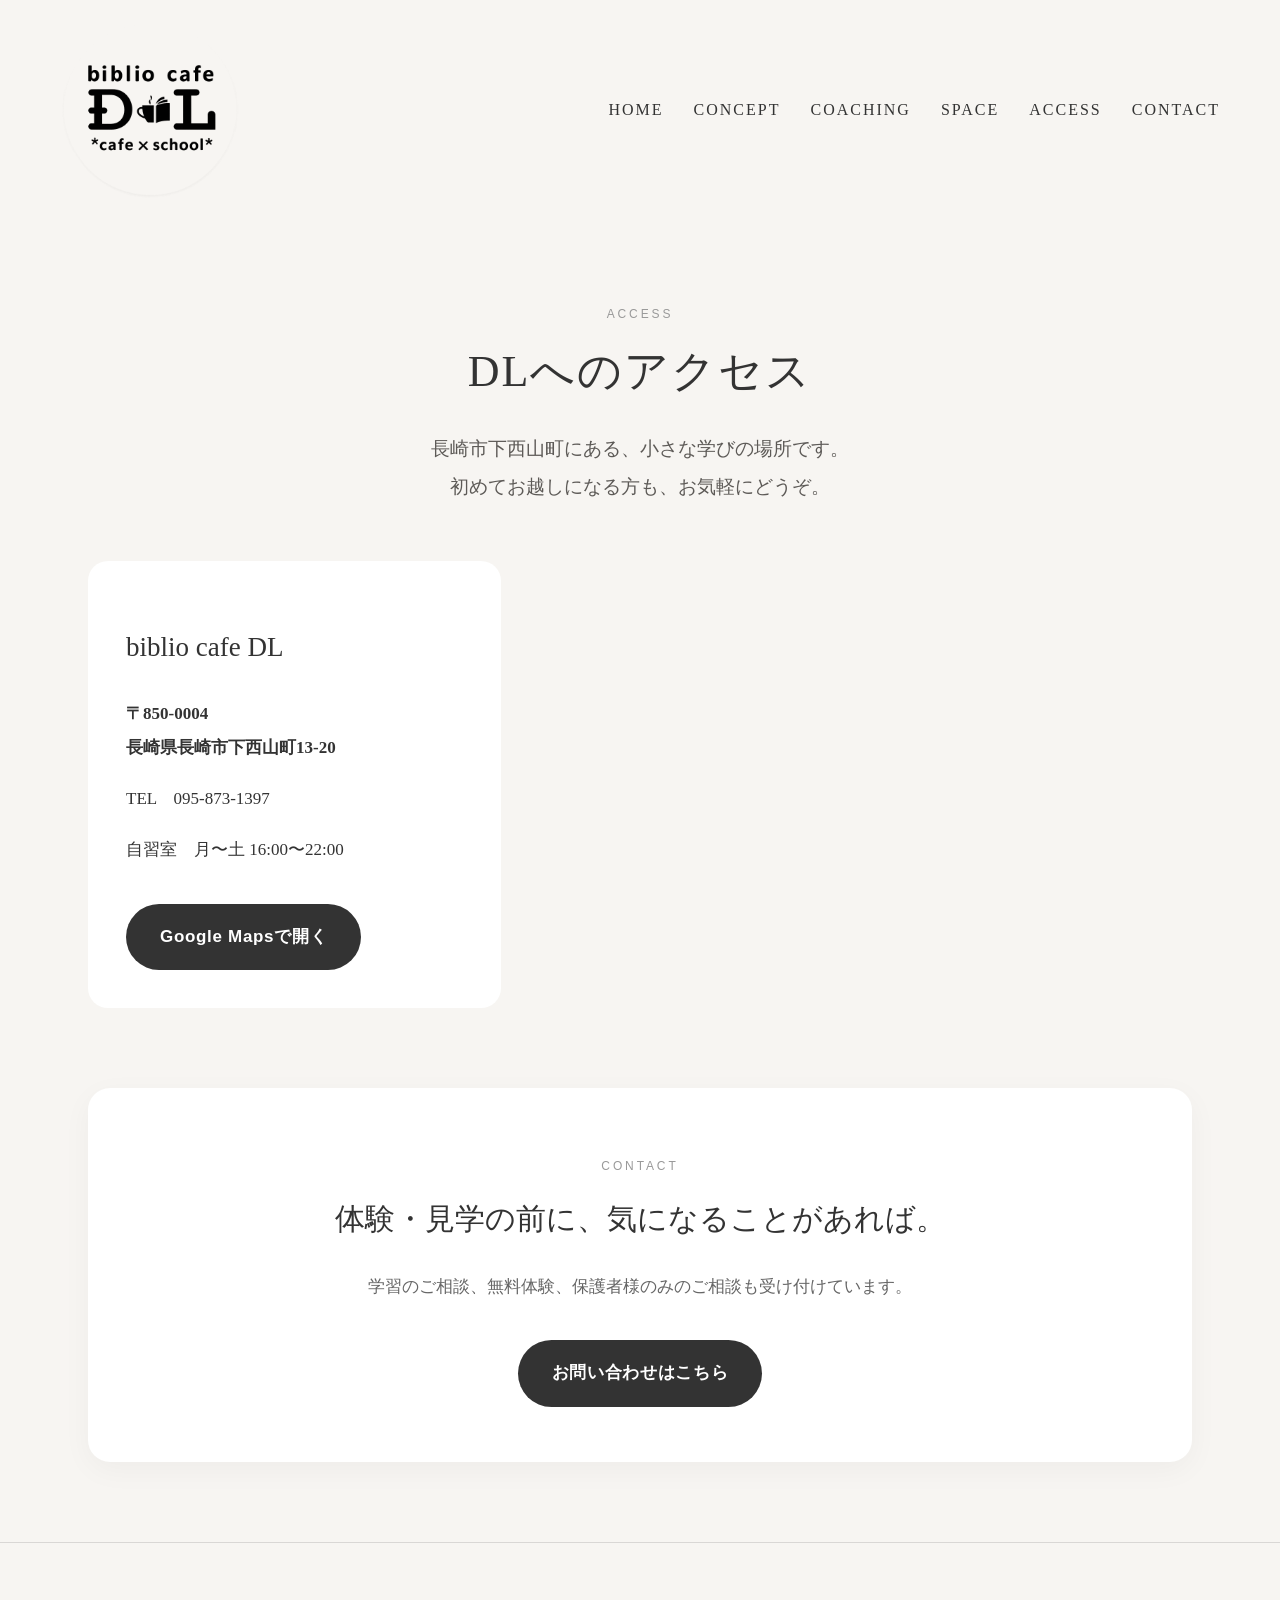
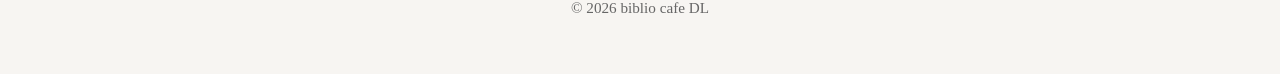
==== access/index.html @ ced00849 "DL website major update" ====
<!DOCTYPE html><html lang="ja"><head><meta charset="UTF-8"><meta name="viewport" content="width=device-width,initial-scale=1"><title>ACCESS | biblio cafe DL</title><meta name="description" content="biblio cafe DLへのアクセス。長崎県長崎市下西山町13-20。"><link rel="icon" href="../favicon-32.png"><link rel="apple-touch-icon" href="../favicon-180.png"><link rel="stylesheet" href="../style.css"></head><body>
<header class="site-header"><div class="logo"><a href="../index.html"><img src="../images/logo.png" alt="biblio cafe DL"></a></div><nav class="main-nav"><ul><li><a href="../index.html">Home</a></li><li><a href="../concept/index.html">Concept</a></li><li><a href="../coaching/index.html">Coaching</a></li><li><a href="../space/index.html">Space</a></li><li><a href="../access/index.html">Access</a></li><li><a href="../spring/contact.html">Contact</a></li></ul></nav></header>
<main class="page-shell"><section class="page-intro"><p class="eyebrow">ACCESS</p><h1>DLへのアクセス</h1><p>長崎市下西山町にある、小さな学びの場所です。<br>初めてお越しになる方も、お気軽にどうぞ。</p></section>
<section class="access-layout"><div class="access-card"><h2>biblio cafe DL</h2><p><strong>〒850-0004<br>長崎県長崎市下西山町13-20</strong></p><p>TEL　095-873-1397</p><p>自習室　月〜土 16:00〜22:00</p><a class="primary-button" href="https://www.google.com/maps/search/?api=1&query=biblio+cafe+DL+長崎市下西山町13-20" target="_blank" rel="noopener">Google Mapsで開く</a></div><div class="access-map"><iframe src="https://www.google.com/maps/embed?pb=!1m18!1m12!1m3!1d3355.3024678767365!2d129.88378607469286!3d32.757707884974316!2m3!1f0!2f0!3f0!3m2!1i1024!2i768!4f13.1!3m3!1m2!1s0x351553ab2b35c2a1%3A0xf687008f303d8802!2sbiblio%20cafe%20DL!5e0!3m2!1sja!2sjp!4v1772550015243!5m2!1sja!2sjp" loading="lazy" allowfullscreen referrerpolicy="no-referrer-when-downgrade"></iframe></div></section>
<section class="page-cta"><p class="eyebrow">CONTACT</p><h2>体験・見学の前に、気になることがあれば。</h2><p>学習のご相談、無料体験、保護者様のみのご相談も受け付けています。</p><a class="primary-button" href="../spring/contact.html">お問い合わせはこちら</a></section></main>
<footer class="simple-footer"><p>© 2026 biblio cafe DL</p></footer></body></html>
---- style.css ----
/* =========================================================
   biblio cafe DL - Cleaned stylesheet
   目的：重複CSSを整理し、ヘッダー・スマホ表示の崩れを防ぐ
   ========================================================= */

/* ---------- Base ---------- */
* {
  box-sizing: border-box;
}

body {
  margin: 0;
  font-family: "Hiragino Mincho ProN", "Yu Mincho", serif;
  background-color: #f7f5f2;
  color: #333;
  line-height: 1.9;
}

img {
  max-width: 100%;
  height: auto;
}

a {
  color: inherit;
}

.container {
  max-width: 1100px;
  margin: 0 auto;
  padding: 40px 20px;
  text-align: center;
}

/* ---------- Header / Navigation ---------- */
.site-header {
  max-width: 1100px;
  margin: 0 auto;
  padding: 20px 40px 32px;
  display: flex;
  justify-content: space-between;
  align-items: center;
  position: static;
  z-index: 10;
}

.logo img {
  width: auto;
  height: 180px;
  display: block;
}

.main-nav {
  margin-left: auto;
}

.main-nav ul {
  display: flex;
  gap: 30px;
  list-style: none;
  padding: 0;
  margin: 0;
}

.main-nav li {
  margin: 0;
}

.main-nav a {
  color: #333;
  text-decoration: none;
  font-size: 14px;
  letter-spacing: 2px;
  text-transform: uppercase;
  white-space: nowrap;
}

.main-nav a:hover {
  opacity: 0.7;
}

/* ---------- Home Hero ---------- */
.hero {
  max-width: 1000px;
  margin: 40px auto 60px;
  position: relative;
  border-radius: 12px;
  overflow: hidden;
  border: 1px solid rgba(0,0,0,0.08);
  background: #fff;
}

.hero img {
  width: 100%;
  height: auto;
  display: block;
}

.caption {
  position: absolute;
  bottom: 18px;
  left: 20px;
  background: rgba(255,255,255,0.85);
  padding: 10px 14px;
  font-size: 0.95rem;
  line-height: 1.6;
}

/* ---------- Common sections ---------- */
section {
  margin-top: 56px;
}

h1, h2, h3 {
  font-weight: normal;
}

h1 {
  letter-spacing: 2px;
}

h2 {
  border-bottom: 1px solid #ccc;
  padding-bottom: 6px;
  margin-bottom: 18px;
}

.lead {
  max-width: 720px;
  margin: 14px auto 0;
  font-size: 1.05rem;
}

.cta {
  margin-top: 18px;
  display: inline-block;
  border: 1px solid #444;
  padding: 10px 16px;
  border-radius: 8px;
  text-decoration: none;
  color: #333;
}

.cta:hover {
  background: rgba(0,0,0,0.04);
}

/* ---------- Grid / Figures ---------- */
.grid {
  display: grid;
  grid-template-columns: repeat(3, 1fr);
  gap: 40px;
  margin-top: 60px;
}

figure {
  margin: 0;
  border-radius: 12px;
  overflow: hidden;
  border: 1px solid rgba(0,0,0,0.08);
  background: #fff;
}

.grid img,
figure img {
  width: 100%;
  aspect-ratio: 1 / 1;
  object-fit: cover;
  display: block;
}

figcaption,
.grid figcaption {
  padding: 10px 12px;
  margin-top: 12px;
  font-size: 14px;
  line-height: 1.6;
  color: #555;
  text-align: left;
}

/* ---------- Footer ---------- */
footer {
  margin-top: 70px;
  padding-top: 18px;
  border-top: 1px solid rgba(0,0,0,0.12);
  text-align: center;
  font-size: 0.95rem;
  color: #666;
}

.footer-inner {
  max-width: 1100px;
  margin: 0 auto;
  display: flex;
  gap: 60px;
  align-items: flex-start;
}

.footer-info,
.footer-map {
  flex: 1;
}

.footer-map iframe {
  width: 100%;
  height: 280px;
  border-radius: 10px;
  border: 0;
}

footer h3 {
  font-weight: 400;
  margin-bottom: 20px;
  letter-spacing: 2px;
}

.copyright {
  text-align: center;
  margin-top: 60px;
  font-size: 13px;
  color: #777;
}

.eiken-button,
.spring-button,
.suken-button,
.apply-button {
  display: inline-block;
  text-decoration: none;
  font-weight: bold;
  transition: 0.3s;
}

.eiken-button {
  margin-top: 10px;
  padding: 12px 24px;
  background: #f6c5d1;
  color: #333;
  border-radius: 30px;
}

.eiken-button:hover {
  background: #e8a6b7;
  transform: translateY(-2px);
}

.suken-banner {
  background: #e8f4ff;
  padding: 30px;
  border-radius: 20px;
  text-align: center;
  margin: 40px auto;
}

.suken-title {
  font-size: 24px;
  font-weight: bold;
  margin-bottom: 14px;
}

.suken-deadline {
  font-size: 17px;
  line-height: 1.8;
  margin-bottom: 18px;
}

.suken-note {
  font-size: 15px;
  color: #555;
  margin-bottom: 26px;
}

.suken-button {
  background: #6bb6ff;
  color: #fff;
  padding: 16px 30px;
  border-radius: 999px;
}

.suken-button:hover {
  background: #3b82f6;
}

/* ---------- Spring page ---------- */
.spring-banner {
  max-width: 900px;
  margin: 60px auto;
  background: #fffaf7;
  padding: 30px;
  border-radius: 15px;
  box-shadow: 0 5px 20px rgba(0,0,0,0.08);
  text-align: center;
}

.spring-banner img {
  width: 100%;
  border-radius: 12px;
  margin-bottom: 20px;
}

.spring-text h2 {
  color: #b76e79;
  margin-bottom: 10px;
}

.spring-button {
  margin-top: 15px;
  padding: 14px 28px;
  background: #f4a7b9;
  color: white;
  border-radius: 30px;
}

.spring-button:hover {
  background: #e889a0;
}

/* ---------- Concept page ---------- */
.concept-intro {
  text-align: center;
  margin-top: 100px;
  margin-bottom: 40px;
  padding: 0 20px;
}

.concept-label {
  font-size: 13px;
  letter-spacing: 3px;
  color: #999;
  margin-bottom: 20px;
}

.concept-catch {
  font-size: 40px;
  line-height: 1.6;
  margin-bottom: 40px;
  font-weight: 500;
}

.concept-image {
  text-align: center;
  margin: 40px 0 60px;
}

.concept-image img {
  width: 260px;
  max-width: 70%;
  border-radius: 14px;
  opacity: 0.95;
}

.concept-body {
  max-width: 760px;
  margin: 0 auto 120px;
  padding: 0 20px;
}

.concept-body p {
  font-size: 24px;
  line-height: 2.2;
  margin-bottom: 28px;
  color: #444;
}

.concept-strong {
  max-width: 720px;
  margin: 80px auto;
  font-size: 22px;
  line-height: 1.8;
  text-align: center;
  font-weight: 600;
}

.concept-point {
max-width: 900px;
margin: 80px auto;
padding: 0 24px;
}

.concept-point h2 {
text-align: center;
font-size: 34px;
margin-bottom: 40px;
}

.concept-point p {
font-size: 20px;
line-height: 2;
margin-bottom: 28px;
color: #555;
}

.concept-message {
margin: 60px auto 20px;
padding: 28px 24px;
text-align: center;
font-size: 22px;
font-weight: 600;
line-height: 2;
border-top: 1px solid #ccc;
border-bottom: 1px solid #ccc;
}

/* ---------- Coaching page ---------- */
.coaching-hero {
  max-width: 350px;
  margin: 80px auto 60px;
  padding: 0 20px;
}

.coaching-hero img {
  width: 100%;
  border-radius: 16px;
}

.coaching-intro {
  text-align: center;
  max-width: 720px;
  margin: 0 auto 80px;
  padding: 0 20px;
}

.coaching-label {
  font-size: 12px;
  letter-spacing: 3px;
  color: #999;
  margin-bottom: 16px;
}

.coaching-catch {
  font-size: 38px;
  margin-bottom: 24px;
}

.coaching-text {
  line-height: 2;
  color: #555;
}

.coaching-features {
  max-width: 1200px;
  margin: 80px auto;
  padding: 0 20px;
  display: grid;
  grid-template-columns: repeat(3, 1fr);
  gap: 40px;
}

.feature-card {
  text-align: center;
}

.feature-card img {
  width: 100%;
  border-radius: 20px;
  margin-bottom: 20px;
}

.feature-card h2 {
  font-size: 28px;
  margin-bottom: 20px;
  border-bottom: none;
}

.feature-card p {
  font-size: 16px;
  line-height: 1.9;
  text-align: left;
}

/* ---------- Results ---------- */
.results-section {
  max-width: 1100px;
  margin: 100px auto;
  padding: 40px 20px;
  background: #f8f6f2;
}

.results-inner {
  max-width: 1100px;
  margin: 0 auto;
}

.results-label,
.results-title,
.results-lead,
.results-note {
  text-align: center;
}

.results-label {
  font-size: 12px;
  letter-spacing: 3px;
  color: #999;
  margin-bottom: 12px;
}

.results-title {
  font-size: 36px;
  margin-bottom: 20px;
  color: #3f312b;
}

.results-lead {
  font-size: 16px;
  line-height: 2;
  color: #666;
  margin-bottom: 24px;
}

.results-note {
  font-size: 13px;
  color: #888;
  margin-bottom: 40px;
}

.results-grid {
  display: grid;
  grid-template-columns: repeat(2, 1fr);
  gap: 24px;
}

.results-card {
  background: #fff;
  border-radius: 18px;
  padding: 32px 30px;
  box-shadow: 0 8px 24px rgba(0,0,0,0.05);
}

.results-card h3 {
  font-size: 22px;
  margin-bottom: 18px;
  color: #4a3b34;
  border-bottom: 1px solid #eee7df;
  padding-bottom: 10px;
}

.results-card ul {
  list-style: none;
  padding: 0;
  margin: 0;
}

.results-card li {
  font-size: 16px;
  line-height: 2;
  color: #555;
}

/* ---------- Instagram ---------- */
.insta-grid {
  display: flex;
  gap: 20px;
  justify-content: center;
  flex-wrap: wrap;
}

.insta-grid blockquote {
  max-width: 400px;
  width: 100%;
}

.instagram-section {
  text-align: center;
  margin: 60px auto;
}

/* ---------- Contact ---------- */
.contact-wrap {
  background: #f7f6f3;
  padding: 80px 20px;
  min-height: 100vh;
}

.contact-wrap h1 {
  text-align: center;
  font-size: 34px;
  letter-spacing: 2px;
  margin-bottom: 20px;
}

.contact-wrap p,
.contact-lead {
  text-align: center;
  color: #666;
  margin-bottom: 50px;
  line-height: 1.8;
}

.form-area {
  max-width: 820px;
  margin: 40px auto;
  background: #fff;
  padding: 30px;
  border-radius: 16px;
  box-shadow: 0 10px 30px rgba(0,0,0,0.05);
}

/* =========================================================
   Mobile
   ========================================================= */
@media screen and (max-width: 768px) {
  body {
    font-size: 15px;
    line-height: 1.8;
    padding: 0;
  }

  .container {
    width: 100%;
    padding: 0 16px;
  }

  h1 {
    font-size: 30px;
    line-height: 1.4;
  }

  h2 {
    font-size: 24px;
    line-height: 1.5;
  }

  p, li {
    font-size: 15px;
    line-height: 1.9;
  }

  .site-header {
    display: flex;
    flex-direction: column;
    align-items: center;
    gap: 18px;
    padding: 24px 16px 32px;
    margin-bottom: 36px;
    position: static !important;
    background: transparent;
  }

  .logo img {
    width: 180px;
    height: auto;
  }

  .main-nav {
    width: 100%;
    margin: 0 0 42px 0;
    position: static !important;
  }

  .main-nav ul {
    display: grid;
    grid-template-columns: repeat(3, auto);
    justify-content: center;
    column-gap: 24px;
    row-gap: 22px;
    padding: 0;
    margin: 0;
    list-style: none;
  }

  .main-nav a {
    font-size: 15px;
    letter-spacing: 1px;
    white-space: nowrap;
  }

  .hero {
    background: transparent;
    padding: 0;
    border: none;
    box-shadow: none;
    margin: 0 auto 42px;
    max-width: calc(100% - 32px);
  }

  .hero img {
    width: 100%;
    height: auto;
    display: block;
    border-radius: 16px;
  }

  .caption {
    left: 16px;
    bottom: 14px;
    font-size: 14px;
  }

  .grid {
    display: flex;
    flex-direction: column;
    align-items: center;
    gap: 30px;
  }

  .grid figure {
    width: 85%;
  }

  .grid figcaption {
    writing-mode: horizontal-tb;
    text-align: center;
    line-height: 1.8;
  }

  .footer-inner {
    flex-direction: column;
    gap: 40px;
  }

  .instagram-section blockquote {
    width: 100% !important;
    min-width: auto !important;
    max-width: 100% !important;
    margin: 0 auto !important;
  }

  .cta,
  .spring-button {
    max-width: 100%;
    font-size: 14px;
    padding: 12px 20px;
    text-align: center;
  }

  /* Concept mobile */
  .concept-intro {
    margin-top: 40px;
    margin-bottom: 28px;
  }

  .concept-label {
    margin-top: 20px;
  }

  .concept-catch {
    font-size: 34px !important;
    line-height: 1.4 !important;
    margin: 20px auto 30px !important;
  }

  .concept-image {
    margin: 20px 0 40px;
  }

  .concept-image img {
    width: 85%;
    max-width: 320px;
  }

  .concept-points {
    display: flex !important;
    flex-direction: column !important;
    gap: 12px !important;
    margin: 20px auto 40px !important;
    padding: 0 20px !important;
  }

  .concept-point {
    flex: none !important;
    width: 100% !important;
    max-width: 100% !important;
    margin: 0 auto 20px !important;
    padding: 0 20px !important;
  }

  .concept-point h3 {
    font-size: 24px !important;
    line-height: 1.6 !important;
  }

  .concept-point p {
    font-size: 16px !important;
    line-height: 1.9 !important;
    text-align: left !important;
  }

  /* Coaching mobile */
  .coaching-hero {
    margin: 40px auto 40px;
    padding: 0 20px;
  }

  .coaching-intro {
    margin: 0 auto 50px;
  }

  .coaching-catch {
    font-size: 30px;
  }

  .coaching-features {
    display: flex;
    flex-direction: column;
    gap: 52px;
    margin: 50px auto;
  }

  .feature-card h2 {
    font-size: 24px;
  }

  .feature-card p {
    font-size: 17px;
  }

  /* Results mobile */
  .results-section {
    padding: 70px 16px;
    margin: 70px auto;
  }

  .results-title {
    font-size: 28px;
  }

  .results-lead {
    font-size: 15px;
    margin-bottom: 40px;
  }

  .results-grid {
    grid-template-columns: 1fr;
    gap: 18px;
  }

  .results-card {
    padding: 24px 20px;
  }

  .results-card h3 {
    font-size: 20px;
  }

  .results-card li {
    font-size: 15px;
    line-height: 1.9;
  }
}

/* 余白を全体的に詰める */
@media screen and (max-width: 768px) {

.site-header {
padding: 24px 16px 18px !important;
margin-bottom: 20px !important;
}

.concept-intro {
margin-top: 30px !important;
margin-bottom: 24px !important;
}

.concept-label {
margin-bottom: 24px !important;
}

.concept-catch {
font-size: 34px !important;
line-height: 1.45 !important;
margin-top: 20px !important;
margin-bottom: 32px !important;
}

.concept-image {
margin: 24px 0 40px !important;
}
}

/* スマホ：上部余白をさらに詰める */
@media screen and (max-width: 768px) {
.site-header {
padding: 20px 16px 10px !important;
margin-bottom: 0 !important;
}

.main-nav {
margin-bottom: 0 !important;
}

.concept-intro {
margin-top: 10px !important;
margin-bottom: 20px !important;
}

.concept-label {
margin-top: 0 !important;
margin-bottom: 18px !important;
}

.concept-catch {
font-size: 32px !important;
line-height: 1.4 !important;
margin-top: 0 !important;
margin-bottom: 24px !important;
}
}

.top-event{
text-align:center;
margin:60px auto;
}

.top-event h2{
font-size:32px;
margin-bottom:20px;
}

.top-event img{
width:100%;
max-width:700px;
border-radius:16px;
box-shadow:0 8px 24px rgba(0,0,0,0.1);
}

.top-event p{
margin-top:20px;
}

.top-event a{
color:#333;
text-decoration:none;
}

.top-event-button{
display:inline-block;
margin-top:24px;
padding:16px 34px;
border-radius:999px;
background:#f4c7d8;
color:#333 !important;
font-size:20px;
font-weight:600;
text-decoration:none;
}

.top-event-button:hover{
opacity:.85;
}

.top-event-button{
display:inline-block !important;
padding:20px 50px !important;
background:#f4c7d8 !important;
border-radius:999px !important;

font-size:28px !important;
font-weight:bold !important;

color:#333 !important;
text-decoration:none !important;
}

.event-title{
text-align:center;
font-size:42px;
margin-top:60px;
}

.event-date{
text-align:center;
color:#777;
margin-bottom:40px;
}

.event-image{
width:100%;
max-width:900px;
display:block;
margin:0 auto 50px;
border-radius:16px;
}

.top-event-button{
display:inline-block;

padding:20px 48px;

background:#f7c8d8;

border-radius:999px;

font-size:28px;
font-weight:bold;

color:#333;

text-decoration:none;

margin:40px auto;

box-shadow:0 6px 20px rgba(0,0,0,0.12);
}

.top-event-button:hover{
transform:scale(1.05);
}

.container{
text-align:center;
}

.container p,
.container ul{
text-align:left;
max-width:900px;
margin:auto;
line-height:2;
}

/* PC：トップイベントの説明文を中央に整える */
@media screen and (min-width: 769px) {
.top-event p {
max-width: 760px;
margin: 22px auto 0;
text-align: center;
line-height: 2;
}

.top-event img {
display: block;
margin: 0 auto;
}

.top-event-button {
display: inline-block;
margin-top: 28px;
}
}

.achievement-top {
max-width: 1100px;
margin: 30px auto;
padding: 0 16px;
}

.achievement-top img {
width: 100%;
height: auto;
display: block;
border-radius: 12px;
}

.instagram-grid {
display: grid;
grid-template-columns: repeat(2, minmax(0, 1fr));
gap: 24px;
align-items: start;
}

.instagram-grid .instagram-media {
width: 100% !important;
min-width: 0 !important;
max-width: 100% !important;
margin: 0 !important;
}

@media (max-width: 768px) {
.instagram-grid {
grid-template-columns: 1fr;
}
}

.site-footer {
margin-top: 80px;
padding: 36px 20px;
text-align: center;
border-top: 1px solid #ddd;
}

.site-footer a {
text-decoration: none;
color: inherit;
font-size: 1rem;
}

.site-footer a:hover {
opacity: 0.6;
}

.site-footer p {
margin-top: 14px;
font-size: 0.85rem;
opacity: 0.6;
}

.concept-life {
width: calc(100% - 48px);
max-width: 860px;
margin: 90px auto;
}

.concept-life h2 {
text-align: center;
font-size: 34px;
margin-bottom: 45px;
}

.concept-life p {
font-size: 18px;
line-height: 2;
margin: 0 auto 30px;
}

.concept-lead {
font-size: 21px !important;
}

.concept-message {
margin: 55px auto 0;
padding: 30px 20px;
text-align: center;
font-size: 21px;
line-height: 2;
font-weight: 600;
border-top: 1px solid #ccc;
border-bottom: 1px solid #ccc;
}

@media (max-width: 768px) {
.concept-life {
width: calc(100% - 36px);
margin: 60px auto;
}

.concept-life h2 {
font-size: 26px;
}

.concept-life p {
font-size: 16px;
}

.concept-lead,
.concept-message {
font-size: 18px !important;
}
}

/* ===== 2026 site completion pass ===== */
html { scroll-behavior: smooth; }
body { font-size: 17px; }
p, li { overflow-wrap: normal; word-break: normal; }
.site-header { max-width: 1240px; }
.main-nav a { font-size: 16px; }
.container { max-width: 1160px; }
.container > section > p:not(.lead), .container > section > ul { font-size: 18px; }
.page-shell { max-width: 1160px; margin: 0 auto; padding: 0 28px; }
.page-intro { text-align:center; max-width: 820px; margin: 70px auto 55px; }
.page-intro h1 { font-size: 44px; line-height: 1.55; margin: 12px 0 24px; }
.page-intro p { font-size: 19px; line-height: 2; color:#5d5a57; }
.eyebrow { font-family: Arial,sans-serif; font-size: 12px !important; letter-spacing: .24em; color:#999 !important; text-transform:uppercase; }
.photo-feature { max-width: 980px; margin: 0 auto 70px; }
.photo-feature img { width:100%; max-height:580px; object-fit:cover; border-radius:22px; display:block; }
.info-grid { display:grid; grid-template-columns:repeat(3,1fr); gap:24px; margin:60px auto 80px; }
.info-card { background:#fff; padding:34px 30px; border-radius:18px; box-shadow:0 8px 28px rgba(0,0,0,.045); }
.info-card h2 { border:0; font-size:23px; line-height:1.55; margin:0 0 18px; }
.info-card p { font-size:17px; line-height:2; color:#555; margin:0; }
.gallery-grid { display:grid; grid-template-columns:repeat(3,1fr); gap:24px; margin:0 auto 90px; }
.gallery-grid figure img { aspect-ratio:4/3; object-fit:cover; }
.page-cta { text-align:center; background:#fff; border-radius:22px; padding:55px 32px; margin:80px auto; box-shadow:0 8px 30px rgba(0,0,0,.04); }
.page-cta h2 { border:0; font-size:30px; margin:8px 0 18px; }
.page-cta p { color:#666; font-size:17px; }
.primary-button { display:inline-block; margin-top:20px; padding:17px 34px; border-radius:999px; background:#333; color:#fff; text-decoration:none; font-family:Arial,"Hiragino Kaku Gothic ProN",sans-serif; font-weight:700; letter-spacing:.04em; font-size:17px; }
.primary-button:hover { opacity:.82; transform:translateY(-1px); }
.simple-footer { margin-top:80px; padding:36px 20px; }
.access-layout { display:grid; grid-template-columns:.85fr 1.35fr; gap:34px; align-items:stretch; margin:50px 0 80px; }
.access-card { background:#fff; border-radius:20px; padding:38px; }
.access-card h2 { border:0; font-size:27px; }
.access-card p { font-size:17px; line-height:2; }
.access-map iframe { width:100%; height:100%; min-height:430px; border:0; border-radius:20px; }
.contact-intro { margin-bottom:35px; }
.contact-card { max-width:850px; margin:0 auto 100px; background:#fff; border-radius:22px; padding:55px 45px; text-align:center; box-shadow:0 10px 35px rgba(0,0,0,.05); }
.contact-card h2 { border:0; font-size:29px; }
.contact-card p { font-size:18px; line-height:2; color:#666; }
.contact-button { font-size:19px; padding:19px 38px; }
.small-note { font-size:13px !important; color:#999 !important; margin-top:14px; }
.coaching-detail { margin-top:40px; }
.section-heading { text-align:center; max-width:800px; margin:0 auto; }
.section-heading h2 { border:0; font-size:32px; }
.coaching-audience { max-width:820px; margin:90px auto; text-align:center; }
.coaching-audience h2 { font-size:30px; border:0; }
.coaching-audience p { font-size:18px; line-height:2.1; color:#555; }

@media screen and (max-width:768px) {
  body { font-size:16px; }
  p, li { word-break:normal; overflow-wrap:break-word; line-break:strict; }
  .desktop-only { display:none; }
  .page-shell { padding:0 18px; }
  .page-intro { margin:28px auto 38px; padding:0 5px; }
  .page-intro h1 { font-size:29px; line-height:1.55; letter-spacing:.04em; }
  .page-intro p { font-size:16px; line-height:2; text-align:left; }
  .info-grid, .gallery-grid, .access-layout { grid-template-columns:1fr; }
  .info-grid { gap:16px; margin:38px 0 55px; }
  .info-card { padding:27px 22px; }
  .info-card h2 { font-size:21px; }
  .info-card p { font-size:16px; }
  .gallery-grid { gap:22px; margin-bottom:60px; }
  .photo-feature { margin-bottom:45px; }
  .photo-feature img { border-radius:16px; }
  .page-cta { margin:55px 0; padding:38px 22px; }
  .page-cta h2 { font-size:24px; line-height:1.6; }
  .page-cta p { font-size:16px; text-align:left; line-height:1.9; }
  .primary-button { display:block; width:100%; padding:16px 14px; font-size:16px; }
  .access-layout { gap:20px; margin-top:35px; }
  .access-card { padding:28px 22px; }
  .access-map iframe { min-height:330px; }
  .contact-card { padding:36px 22px; margin-bottom:60px; }
  .contact-card h2 { font-size:24px; }
  .contact-card p { font-size:16px; text-align:left; }
  .contact-button { font-size:16px; }
  .section-heading h2, .coaching-audience h2 { font-size:25px; line-height:1.6; }
  .coaching-audience { margin:55px auto; }
  .coaching-audience p { font-size:16px; text-align:left; }
  .concept-body p { font-size:17px !important; line-height:2 !important; }
  .concept-body { margin-bottom:60px; }
}
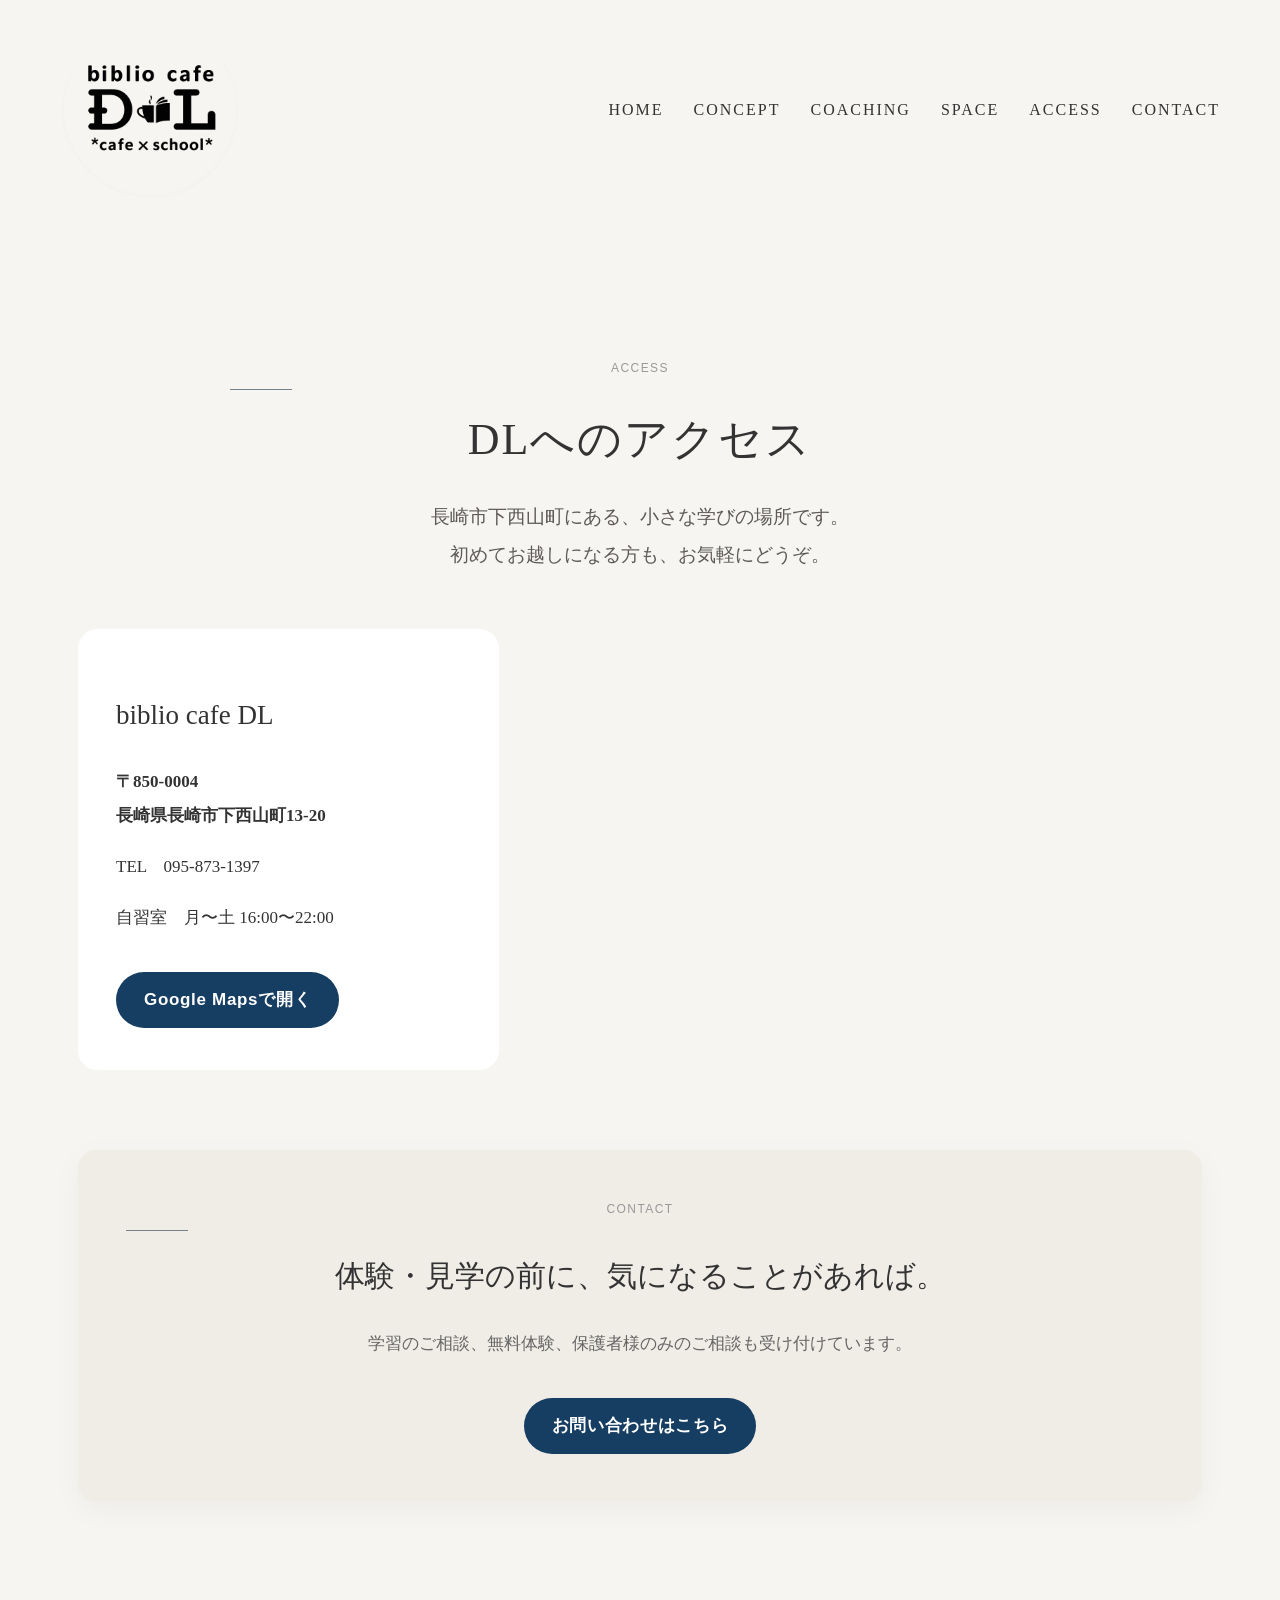
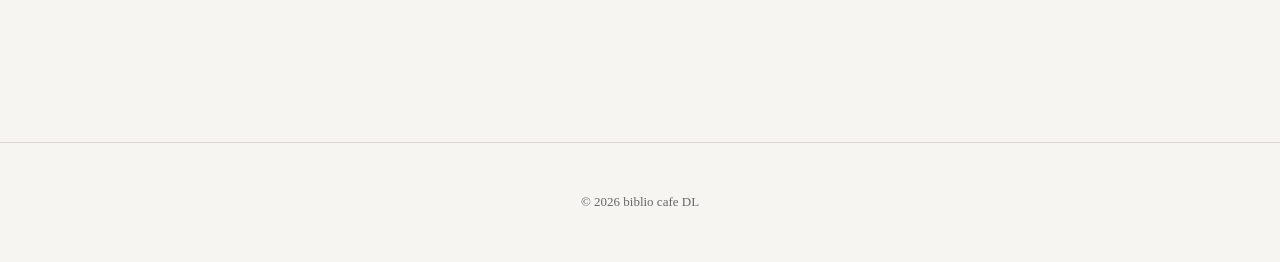
==== commit 4f3e42bf: "Add files via upload" ====
--- a/access/index.html
+++ b/access/index.html
@@ -1,6 +1,6 @@
 <!DOCTYPE html><html lang="ja"><head><meta charset="UTF-8"><meta name="viewport" content="width=device-width,initial-scale=1"><title>ACCESS | biblio cafe DL</title><meta name="description" content="biblio cafe DLへのアクセス。長崎県長崎市下西山町13-20。"><link rel="icon" href="../favicon-32.png"><link rel="apple-touch-icon" href="../favicon-180.png"><link rel="stylesheet" href="../style.css"></head><body>
-<header class="site-header"><div class="logo"><a href="../index.html"><img src="../images/logo.png" alt="biblio cafe DL"></a></div><nav class="main-nav"><ul><li><a href="../index.html">Home</a></li><li><a href="../concept/index.html">Concept</a></li><li><a href="../coaching/index.html">Coaching</a></li><li><a href="../space/index.html">Space</a></li><li><a href="../access/index.html">Access</a></li><li><a href="../spring/contact.html">Contact</a></li></ul></nav></header>
+<header class="site-header"><div class="logo"><a href="../index.html"><img src="../images/logo.png" alt="biblio cafe DL"></a></div><nav class="main-nav"><ul><li><a href="../index.html">Home</a></li><li><a href="../concept/index.html">Concept</a></li><li><a href="../coaching/index.html">Coaching</a></li><li><a href="../space/index.html">Space</a></li><li><a href="../access/index.html">Access</a></li><li><a href="https://docs.google.com/forms/d/e/1FAIpQLSdgR7h0TdumAXBLx9tAbLhRIxQ76mgIs3fLgzI0AioL52q6gQ/viewform" target="_blank" rel="noopener">Contact</a></li></ul></nav></header>
 <main class="page-shell"><section class="page-intro"><p class="eyebrow">ACCESS</p><h1>DLへのアクセス</h1><p>長崎市下西山町にある、小さな学びの場所です。<br>初めてお越しになる方も、お気軽にどうぞ。</p></section>
 <section class="access-layout"><div class="access-card"><h2>biblio cafe DL</h2><p><strong>〒850-0004<br>長崎県長崎市下西山町13-20</strong></p><p>TEL　095-873-1397</p><p>自習室　月〜土 16:00〜22:00</p><a class="primary-button" href="https://www.google.com/maps/search/?api=1&query=biblio+cafe+DL+長崎市下西山町13-20" target="_blank" rel="noopener">Google Mapsで開く</a></div><div class="access-map"><iframe src="https://www.google.com/maps/embed?pb=!1m18!1m12!1m3!1d3355.3024678767365!2d129.88378607469286!3d32.757707884974316!2m3!1f0!2f0!3f0!3m2!1i1024!2i768!4f13.1!3m3!1m2!1s0x351553ab2b35c2a1%3A0xf687008f303d8802!2sbiblio%20cafe%20DL!5e0!3m2!1sja!2sjp!4v1772550015243!5m2!1sja!2sjp" loading="lazy" allowfullscreen referrerpolicy="no-referrer-when-downgrade"></iframe></div></section>
-<section class="page-cta"><p class="eyebrow">CONTACT</p><h2>体験・見学の前に、気になることがあれば。</h2><p>学習のご相談、無料体験、保護者様のみのご相談も受け付けています。</p><a class="primary-button" href="../spring/contact.html">お問い合わせはこちら</a></section></main>
+<section class="page-cta"><p class="eyebrow">CONTACT</p><h2>体験・見学の前に、気になることがあれば。</h2><p>学習のご相談、無料体験、保護者様のみのご相談も受け付けています。</p><a class="primary-button" href="https://docs.google.com/forms/d/e/1FAIpQLSdgR7h0TdumAXBLx9tAbLhRIxQ76mgIs3fLgzI0AioL52q6gQ/viewform" target="_blank" rel="noopener">お問い合わせはこちら</a></section></main>
 <footer class="simple-footer"><p>© 2026 biblio cafe DL</p></footer></body></html>
--- a/style.css
+++ b/style.css
@@ -1217,3 +1217,65 @@
   .concept-body p { font-size:17px !important; line-height:2 !important; }
   .concept-body { margin-bottom:60px; }
 }
+
+/* ===== 2026 HOME REDESIGN ===== */
+.home-new{background:#fbfaf7;color:#18212a;line-height:1.8}.home-new img{display:block}.home-header{height:92px;max-width:1440px;margin:auto;padding:12px 5vw;display:flex;align-items:center;gap:42px;background:#fff}.home-logo img{width:150px;height:68px;object-fit:contain}.home-nav{display:flex;align-items:center;gap:30px;flex:1;justify-content:center}.home-nav a{text-decoration:none;font-family:"Hiragino Kaku Gothic ProN","Yu Gothic",sans-serif;font-size:13px;letter-spacing:.08em;white-space:nowrap}.home-nav .active{border-bottom:2px solid #214c73;padding-bottom:9px}.home-contact,.solid-btn{background:#173f63;color:#fff!important;text-decoration:none;border-radius:7px;padding:13px 22px;font-family:"Hiragino Kaku Gothic ProN","Yu Gothic",sans-serif}.home-hero{min-height:610px;display:grid;grid-template-columns:49% 51%;background:linear-gradient(90deg,#fbfaf7 0%,#fbfaf7 44%,#f1eee8 100%)}.hero-copy{padding:70px 5vw 48px;max-width:720px;margin-left:auto;width:100%}.hero-city{font-size:32px;margin:0 0 4px}.hero-copy h1{font-size:46px;line-height:1.28;letter-spacing:.04em;margin:0 0 18px}.hero-copy>p:not(.hero-city):not(.hero-tag):not(.hero-subtag){font-size:15px}.hero-photo{overflow:hidden}.hero-photo img{width:100%;height:100%;object-fit:cover;object-position:center}.outline-btn{display:inline-flex;gap:35px;align-items:center;border:1px solid #173f63;border-radius:25px;padding:11px 25px;text-decoration:none;margin-top:15px;font-family:"Hiragino Kaku Gothic ProN","Yu Gothic",sans-serif;font-weight:600}.hero-tag{font-family:cursive;font-size:28px!important;color:#2871aa;margin:28px 0 0!important;transform:rotate(-3deg);display:inline-block}.hero-subtag{color:#2871aa;margin:0 0 0 55px!important;font-size:14px!important;letter-spacing:.15em}.feature{max-width:1440px;margin:0 auto!important;padding:58px 5vw;display:grid;grid-template-columns:1fr 1fr;gap:70px;align-items:center}.feature-concept{background:#fbfaf7}.feature-coaching{max-width:none;background:#f4eee5;padding-left:max(5vw,calc((100vw - 1440px)/2 + 5vw));padding-right:max(5vw,calc((100vw - 1440px)/2 + 5vw))}.feature-copy{max-width:570px}.eyebrow{font-family:"Hiragino Kaku Gothic ProN","Yu Gothic",sans-serif;color:#23608f;letter-spacing:.14em;font-size:13px;margin:0 0 22px}.eyebrow:after{content:"";display:block;width:62px;border-bottom:1px solid #78828a;margin-top:9px}.feature h2,.atmosphere h2,.home-results h2{border:0;padding:0;font-size:39px;line-height:1.5;margin:0 0 20px;letter-spacing:.04em}.feature-photo img{width:100%;height:420px;object-fit:cover;border-radius:18px}.solid-btn{display:inline-flex;gap:35px;align-items:center;margin-top:15px;border-radius:25px;padding:11px 25px}.atmosphere{max-width:1320px;margin:0 auto!important;padding:65px 5vw;text-align:center}.atmosphere .eyebrow:after{margin:9px auto 0}.atmosphere-grid{display:grid;grid-template-columns:repeat(3,1fr);gap:22px;margin:35px 0 18px}.atmosphere-grid img{width:100%;height:260px;object-fit:cover;border-radius:14px}.home-results{margin:0!important;padding:45px max(5vw,calc((100vw - 1280px)/2));background:#eef2f4;display:flex;justify-content:space-between;align-items:center;gap:30px}.home-results h2{font-size:30px}.quick-links{margin:0!important;display:grid;grid-template-columns:repeat(4,1fr);max-width:1280px;padding:35px 0;margin-inline:auto!important}.quick-links a{text-align:center;text-decoration:none;padding:18px;border-right:1px solid #ccc}.quick-links a:last-child{border-right:0}.quick-links span{display:block;font-size:26px;margin-bottom:8px}.home-footer{text-align:center;background:#fff;padding:36px 20px;margin:0;border-top:1px solid #ddd}.home-footer img{width:125px;margin:0 auto 15px}.home-footer p{margin:5px;font-size:12px}.home-new section h2{border-bottom:0}
+@media(max-width:850px){.home-header{height:auto;padding:12px 20px;flex-wrap:wrap;gap:8px}.home-logo img{width:120px;height:54px}.home-nav{order:3;width:100%;overflow-x:auto;justify-content:flex-start;gap:20px;padding:8px 0}.home-contact{margin-left:auto;font-size:12px;padding:9px 12px}.home-hero{grid-template-columns:1fr}.hero-copy{padding:45px 24px}.hero-copy h1{font-size:34px}.hero-city{font-size:23px}.hero-photo{height:340px}.feature,.feature-coaching{grid-template-columns:1fr;gap:28px;padding:45px 24px}.feature-coaching .feature-photo{order:2}.feature-coaching .feature-copy{order:1}.feature h2,.atmosphere h2{font-size:30px}.feature-photo img{height:330px}.atmosphere{padding:50px 24px}.atmosphere-grid{grid-template-columns:1fr}.atmosphere-grid img{height:280px}.home-results{padding:40px 24px;display:block}.home-results .solid-btn{margin-top:12px}.quick-links{grid-template-columns:1fr 1fr;padding:15px}.quick-links a{border-bottom:1px solid #ddd}.hero-tag{font-size:23px!important}}
+
+/* ===== 2026 unified redesign ===== */
+:root{--dl-blue:#163d62;--dl-ink:#1e252b;--dl-paper:#fbfaf7;--dl-line:#d9d5ce}
+.home-new,.page-new{background:var(--dl-paper);color:var(--dl-ink)}
+.home-header,.page-header{max-width:1180px;margin:auto;padding:16px 28px;display:flex;align-items:center;gap:34px;background:rgba(251,250,247,.96)}
+.home-logo img,.page-logo img{width:auto;height:72px;display:block}
+.home-nav,.page-nav{display:flex;gap:28px;align-items:center;margin-left:auto}
+.home-nav a,.page-nav a{text-decoration:none;font-size:14px;letter-spacing:.08em;white-space:nowrap}
+.home-nav a.active,.page-nav a.active{border-bottom:2px solid var(--dl-blue);padding-bottom:8px}
+.home-contact,.page-contact{background:var(--dl-blue);color:#fff;text-decoration:none;border-radius:6px;padding:12px 20px;white-space:nowrap}
+.page-shell{max-width:1180px;margin:0 auto;padding:54px 28px 80px}
+.page-visual-hero{display:grid;grid-template-columns:.9fr 1.1fr;align-items:center;gap:58px;margin:10px 0 72px}
+.page-visual-hero.reverse{grid-template-columns:1.1fr .9fr}
+.page-visual-copy .eyebrow,.eyebrow{font-family:Arial,sans-serif;color:#1f5c91;letter-spacing:.12em;font-size:14px;margin:0 0 16px}
+.page-visual-copy h1{font-size:clamp(34px,4.3vw,58px);line-height:1.45;margin:0 0 24px;letter-spacing:.05em}
+.page-visual-copy p{font-size:16px;line-height:2}
+.page-visual-photo img{width:100%;height:430px;object-fit:cover;border-radius:16px;display:block}
+.editorial-section{max-width:1000px;margin:80px auto}
+.editorial-section>h2{text-align:center;border:0;font-size:32px;margin-bottom:32px}
+.editorial-grid{display:grid;grid-template-columns:repeat(3,1fr);gap:22px}
+.editorial-card{background:#fff;border:1px solid #e6e1da;border-radius:14px;padding:28px;box-shadow:0 8px 30px rgba(25,38,50,.04)}
+.editorial-card h3{font-size:20px;margin-top:0}
+.editorial-card p{line-height:1.9}
+.editorial-copy{max-width:820px;margin:70px auto;font-size:16px;line-height:2.15}
+.editorial-copy strong{color:var(--dl-blue)}
+.page-cta{background:#f0ede7;border-radius:18px;padding:48px;text-align:center;margin-top:80px}
+.primary-button,.solid-btn{display:inline-block;background:var(--dl-blue);color:#fff;text-decoration:none;border-radius:28px;padding:12px 28px;border:0}
+.simple-footer,.page-footer{border-top:1px solid var(--dl-line);padding:34px 20px;text-align:center;color:#666;font-size:13px}
+.page-footer img{height:62px;width:auto;margin-bottom:8px}
+.feature-photo img{height:360px;object-fit:cover;width:100%}
+@media(max-width:800px){.home-header,.page-header{padding:12px 16px;flex-wrap:wrap}.home-logo img,.page-logo img{height:58px}.home-nav,.page-nav{order:3;width:100%;overflow-x:auto;gap:18px;margin:0;padding:6px 0}.home-contact,.page-contact{margin-left:auto;padding:9px 12px;font-size:12px}.page-shell{padding:34px 18px 60px}.page-visual-hero,.page-visual-hero.reverse{grid-template-columns:1fr;gap:28px;margin-bottom:48px}.page-visual-photo{order:-1}.page-visual-photo img{height:310px}.editorial-grid{grid-template-columns:1fr}.page-cta{padding:34px 20px}.feature-photo img{height:300px}}
+
+/* Results page — DL unified redesign */
+.results-page{background:#fbfaf7;color:#222}
+.results-hero{max-width:1120px;margin:0 auto;padding:92px 28px 54px;text-align:center}
+.results-hero .eyebrow{margin-bottom:12px}
+.results-hero h1{font-family:serif;font-weight:500;font-size:clamp(34px,5vw,58px);letter-spacing:.08em;margin:0 0 22px}
+.results-hero p{line-height:2;color:#555}
+.results-wrap{max-width:1080px;margin:0 auto;padding:0 28px 96px}
+.results-year{text-align:center;margin:18px 0 38px;font-family:serif;font-size:25px;font-weight:500}
+.results-cards-new{display:grid;grid-template-columns:repeat(2,minmax(0,1fr));gap:22px}
+.result-card-new{background:#fff;border:1px solid #e8e2d8;border-radius:22px;padding:30px 34px;box-shadow:0 10px 34px rgba(50,45,35,.045)}
+.result-card-new h2{font-family:serif;font-size:23px;font-weight:500;margin:0 0 18px;padding-bottom:13px;border-bottom:1px solid #ece6dc}
+.result-card-new ul{list-style:none;margin:0;padding:0;line-height:2.05}
+.result-card-new li::before{content:'✿';font-size:.72em;margin-right:.7em;color:#9d6672}
+.results-message{margin:54px auto 0;max-width:760px;text-align:center;padding:38px;border-top:1px solid #e4ddd3;border-bottom:1px solid #e4ddd3}
+.results-message h2{font-family:serif;font-weight:500;letter-spacing:.08em;margin-top:0}
+.results-message p{line-height:2;color:#555;margin-bottom:0}
+@media(max-width:720px){.results-hero{padding:60px 22px 38px}.results-wrap{padding:0 20px 70px}.results-cards-new{grid-template-columns:1fr}.result-card-new{padding:25px 24px}.results-message{padding:30px 8px}}
+
+/* 2026-09-23 heading/hero refinements */
+.page-visual-copy h1{font-size:clamp(32px,3.25vw,46px);line-height:1.5;letter-spacing:.035em}
+.page-visual-copy h1 span{white-space:nowrap}
+@media(max-width:800px){.page-visual-copy h1{font-size:clamp(28px,7.2vw,38px)}.page-visual-copy h1 span{white-space:normal}}
+
+/* ===== DL 2026 content expansion ===== */
+.story-section{max-width:1000px;margin:88px auto;padding:0 12px}.story-section .section-lead{max-width:760px;margin:0 auto 34px;text-align:center;line-height:2}.story-section>h2{text-align:center;font-size:32px;margin:0 0 22px}.difference-grid,.people-grid,.day-flow{display:grid;gap:22px}.difference-grid{grid-template-columns:repeat(2,1fr)}.difference-card,.person-card,.day-item{background:#fff;border:1px solid #e6e1da;border-radius:16px;padding:28px;box-shadow:0 8px 30px rgba(25,38,50,.04)}.difference-card h3,.person-card h3,.day-item h3{margin:0 0 12px;color:var(--dl-blue)}.difference-card p,.person-card p,.day-item p{line-height:1.95;margin:0}.people-wrap{max-width:1000px;margin:96px auto;padding:52px 46px;background:#f4f1eb;border-radius:22px}.people-wrap .eyebrow,.people-wrap>h2,.people-wrap>.people-lead{text-align:center}.people-wrap>h2{font-size:34px;margin:10px 0 12px}.people-lead{max-width:680px;margin:0 auto 34px;line-height:2}.people-grid{grid-template-columns:repeat(2,1fr)}.person-role{font-size:13px;letter-spacing:.1em;color:#777;margin-bottom:8px!important}.person-credential{font-size:14px;color:var(--dl-blue);font-weight:700;margin-bottom:14px!important}.person-credential.subtle{font-weight:500;color:#777;font-size:13px}.future-staff{text-align:center;margin:24px 0 0;color:#777;font-size:13px}.day-flow{grid-template-columns:repeat(3,1fr);margin-top:34px}.day-time{font-family:Georgia,serif;color:var(--dl-blue);font-size:25px;margin-bottom:8px}.photo-pair{display:grid;grid-template-columns:1.15fr .85fr;gap:22px;max-width:1000px;margin:70px auto}.photo-pair img{width:100%;height:390px;object-fit:cover;border-radius:16px}.note-band{max-width:900px;margin:70px auto;padding:36px 40px;border-left:4px solid var(--dl-blue);background:#f4f1eb}.note-band h2{margin-top:0;font-size:28px}.note-band p{line-height:2}.access-notes{max-width:900px;margin:70px auto;display:grid;grid-template-columns:repeat(2,1fr);gap:20px}.access-note{background:#fff;border:1px solid #e6e1da;border-radius:14px;padding:24px}.access-note h3{margin-top:0;color:var(--dl-blue)}.access-note p{line-height:1.9}.direct-contact{text-align:center;margin-top:30px}.direct-contact small{display:block;margin-top:12px;color:#777}
+@media(max-width:800px){.story-section{margin:58px auto;padding:0}.story-section>h2,.people-wrap>h2{font-size:27px}.difference-grid,.people-grid,.day-flow,.photo-pair,.access-notes{grid-template-columns:1fr}.people-wrap{margin:60px auto;padding:34px 20px;border-radius:16px}.difference-card,.person-card,.day-item{padding:22px}.photo-pair{margin:48px auto}.photo-pair img{height:280px}.note-band{margin:48px auto;padding:28px 22px}.note-band h2{font-size:24px}}
